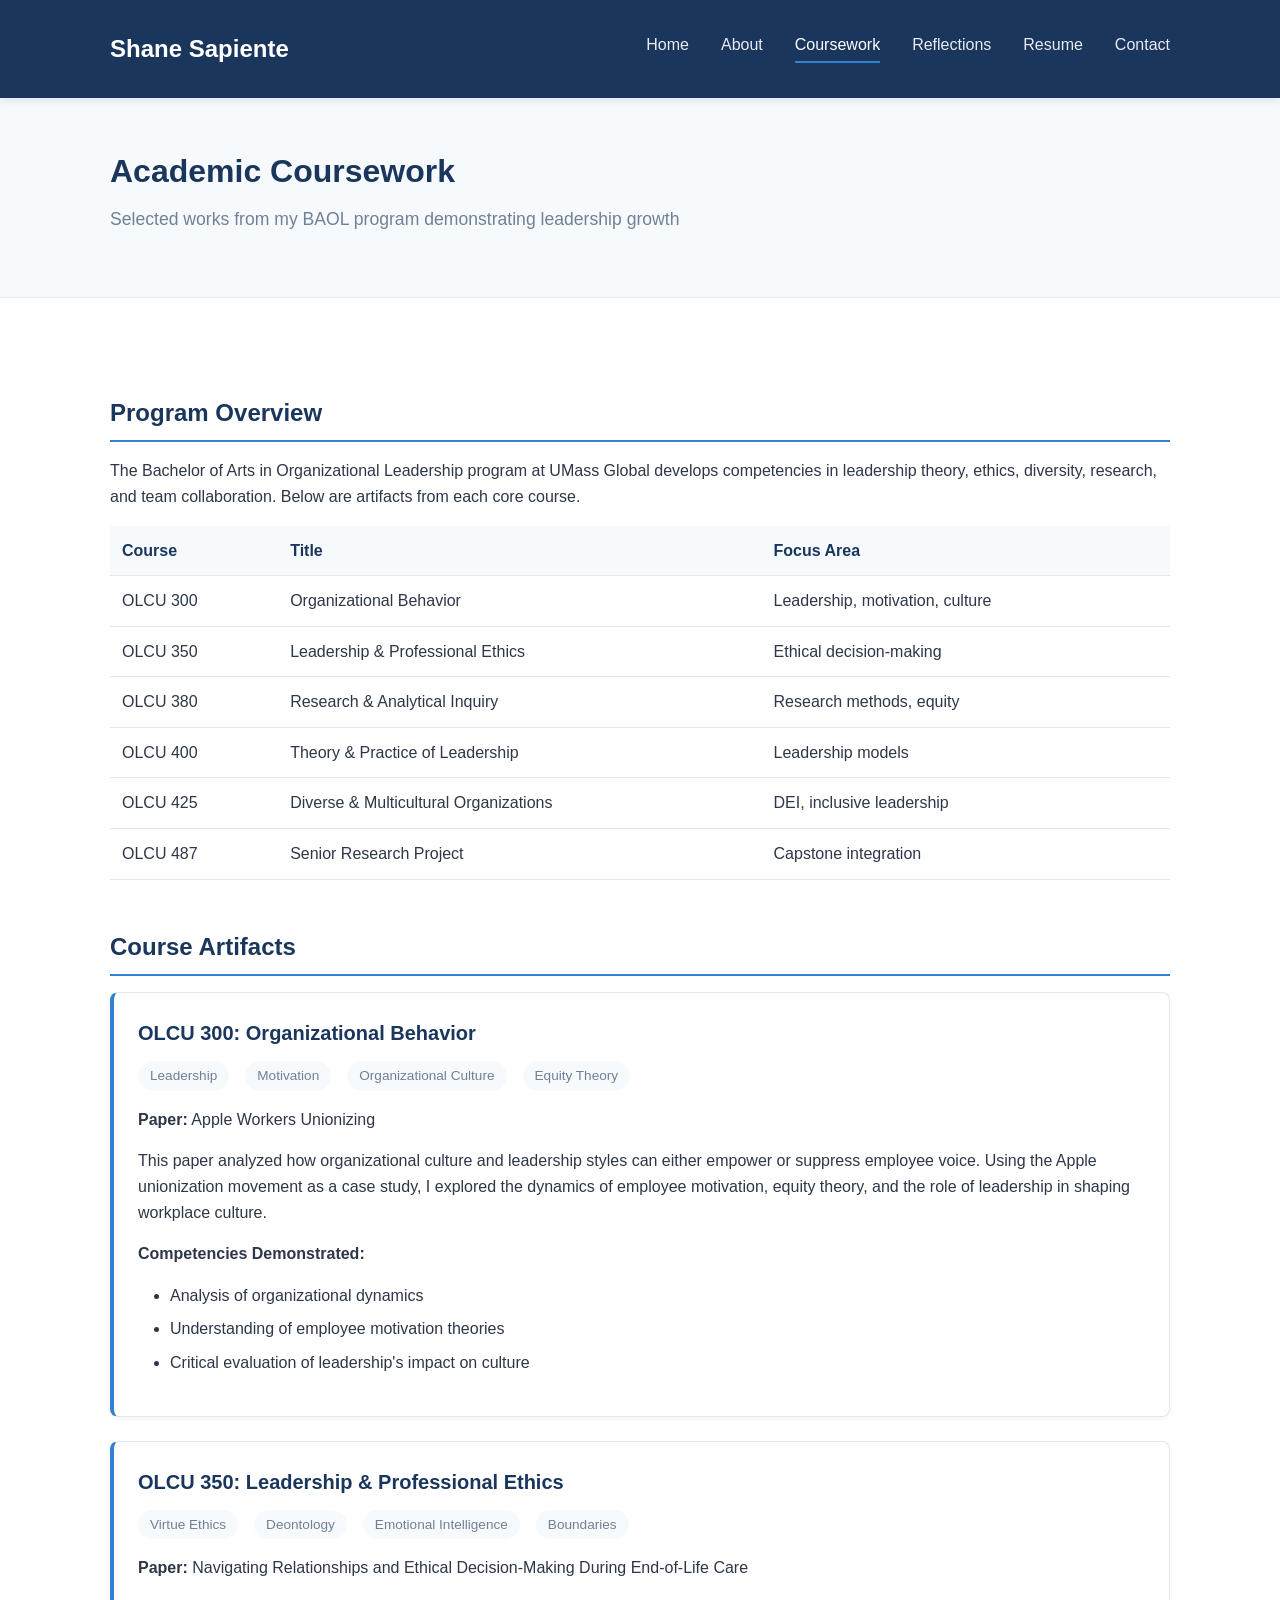
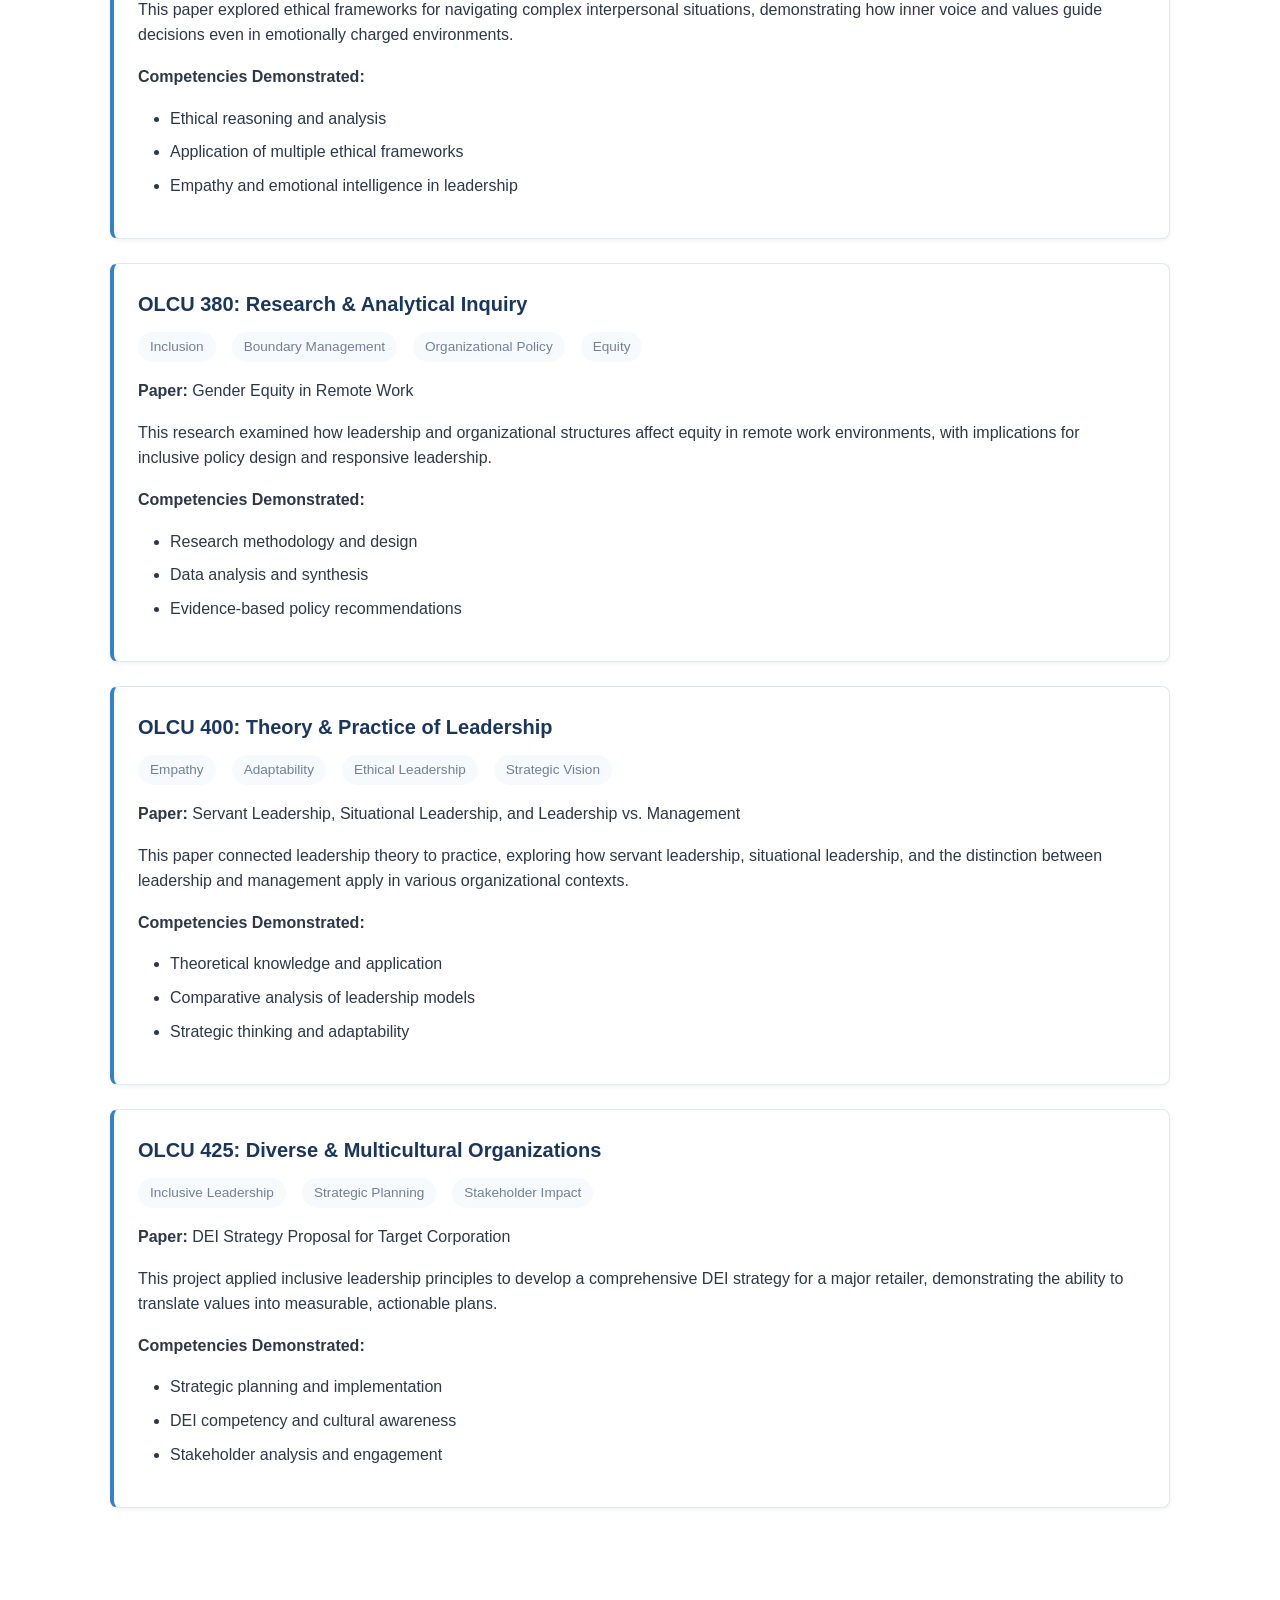
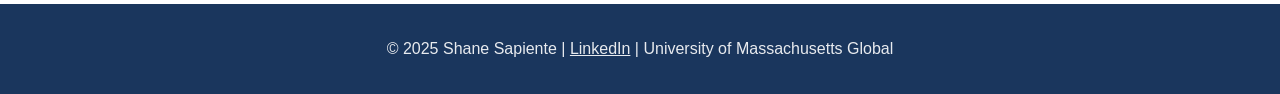
==== coursework.html @ 3aadf709 "Initial commit: Shane Sapiente e-portfolio Complete portfolio site for OLCU 487 Senior Research Proj" ====
<!DOCTYPE html>
<html lang="en">
<head>
  <meta charset="UTF-8">
  <meta name="viewport" content="width=device-width, initial-scale=1.0">
  <title>Coursework | Shane Sapiente</title>
  <link rel="stylesheet" href="css/style.css">
</head>
<body>
  <header>
    <div class="container">
      <a href="index.html" class="logo">Shane Sapiente</a>
      <button class="menu-toggle" onclick="toggleMenu()">&#9776;</button>
      <nav>
        <ul id="nav-menu">
          <li><a href="index.html">Home</a></li>
          <li><a href="about.html">About</a></li>
          <li><a href="coursework.html" class="active">Coursework</a></li>
          <li><a href="reflections.html">Reflections</a></li>
          <li><a href="resume.html">Resume</a></li>
          <li><a href="contact.html">Contact</a></li>
        </ul>
      </nav>
    </div>
  </header>

  <section class="page-header">
    <div class="container">
      <h1>Academic Coursework</h1>
      <p>Selected works from my BAOL program demonstrating leadership growth</p>
    </div>
  </section>

  <main>
    <div class="container">
      <section>
        <h2>Program Overview</h2>
        <p>The Bachelor of Arts in Organizational Leadership program at UMass Global develops competencies in leadership theory, ethics, diversity, research, and team collaboration. Below are artifacts from each core course.</p>

        <table>
          <thead>
            <tr>
              <th>Course</th>
              <th>Title</th>
              <th>Focus Area</th>
            </tr>
          </thead>
          <tbody>
            <tr>
              <td>OLCU 300</td>
              <td>Organizational Behavior</td>
              <td>Leadership, motivation, culture</td>
            </tr>
            <tr>
              <td>OLCU 350</td>
              <td>Leadership & Professional Ethics</td>
              <td>Ethical decision-making</td>
            </tr>
            <tr>
              <td>OLCU 380</td>
              <td>Research & Analytical Inquiry</td>
              <td>Research methods, equity</td>
            </tr>
            <tr>
              <td>OLCU 400</td>
              <td>Theory & Practice of Leadership</td>
              <td>Leadership models</td>
            </tr>
            <tr>
              <td>OLCU 425</td>
              <td>Diverse & Multicultural Organizations</td>
              <td>DEI, inclusive leadership</td>
            </tr>
            <tr>
              <td>OLCU 487</td>
              <td>Senior Research Project</td>
              <td>Capstone integration</td>
            </tr>
          </tbody>
        </table>
      </section>

      <section>
        <h2>Course Artifacts</h2>

        <div class="card course-card">
          <h3>OLCU 300: Organizational Behavior</h3>
          <div class="course-meta">
            <span class="tag">Leadership</span>
            <span class="tag">Motivation</span>
            <span class="tag">Organizational Culture</span>
            <span class="tag">Equity Theory</span>
          </div>
          <p><strong>Paper:</strong> Apple Workers Unionizing</p>
          <p>This paper analyzed how organizational culture and leadership styles can either empower or suppress employee voice. Using the Apple unionization movement as a case study, I explored the dynamics of employee motivation, equity theory, and the role of leadership in shaping workplace culture.</p>
          <p><strong>Competencies Demonstrated:</strong></p>
          <ul>
            <li>Analysis of organizational dynamics</li>
            <li>Understanding of employee motivation theories</li>
            <li>Critical evaluation of leadership's impact on culture</li>
          </ul>
          <!-- <a href="assets/olcu300-paper.pdf" class="btn btn-outline">Download Paper</a> -->
        </div>

        <div class="card course-card">
          <h3>OLCU 350: Leadership & Professional Ethics</h3>
          <div class="course-meta">
            <span class="tag">Virtue Ethics</span>
            <span class="tag">Deontology</span>
            <span class="tag">Emotional Intelligence</span>
            <span class="tag">Boundaries</span>
          </div>
          <p><strong>Paper:</strong> Navigating Relationships and Ethical Decision-Making During End-of-Life Care</p>
          <p>This paper explored ethical frameworks for navigating complex interpersonal situations, demonstrating how inner voice and values guide decisions even in emotionally charged environments.</p>
          <p><strong>Competencies Demonstrated:</strong></p>
          <ul>
            <li>Ethical reasoning and analysis</li>
            <li>Application of multiple ethical frameworks</li>
            <li>Empathy and emotional intelligence in leadership</li>
          </ul>
          <!-- <a href="assets/olcu350-paper.pdf" class="btn btn-outline">Download Paper</a> -->
        </div>

        <div class="card course-card">
          <h3>OLCU 380: Research & Analytical Inquiry</h3>
          <div class="course-meta">
            <span class="tag">Inclusion</span>
            <span class="tag">Boundary Management</span>
            <span class="tag">Organizational Policy</span>
            <span class="tag">Equity</span>
          </div>
          <p><strong>Paper:</strong> Gender Equity in Remote Work</p>
          <p>This research examined how leadership and organizational structures affect equity in remote work environments, with implications for inclusive policy design and responsive leadership.</p>
          <p><strong>Competencies Demonstrated:</strong></p>
          <ul>
            <li>Research methodology and design</li>
            <li>Data analysis and synthesis</li>
            <li>Evidence-based policy recommendations</li>
          </ul>
          <!-- <a href="assets/olcu380-paper.pdf" class="btn btn-outline">Download Paper</a> -->
        </div>

        <div class="card course-card">
          <h3>OLCU 400: Theory & Practice of Leadership</h3>
          <div class="course-meta">
            <span class="tag">Empathy</span>
            <span class="tag">Adaptability</span>
            <span class="tag">Ethical Leadership</span>
            <span class="tag">Strategic Vision</span>
          </div>
          <p><strong>Paper:</strong> Servant Leadership, Situational Leadership, and Leadership vs. Management</p>
          <p>This paper connected leadership theory to practice, exploring how servant leadership, situational leadership, and the distinction between leadership and management apply in various organizational contexts.</p>
          <p><strong>Competencies Demonstrated:</strong></p>
          <ul>
            <li>Theoretical knowledge and application</li>
            <li>Comparative analysis of leadership models</li>
            <li>Strategic thinking and adaptability</li>
          </ul>
          <!-- <a href="assets/olcu400-paper.pdf" class="btn btn-outline">Download Paper</a> -->
        </div>

        <div class="card course-card">
          <h3>OLCU 425: Diverse & Multicultural Organizations</h3>
          <div class="course-meta">
            <span class="tag">Inclusive Leadership</span>
            <span class="tag">Strategic Planning</span>
            <span class="tag">Stakeholder Impact</span>
          </div>
          <p><strong>Paper:</strong> DEI Strategy Proposal for Target Corporation</p>
          <p>This project applied inclusive leadership principles to develop a comprehensive DEI strategy for a major retailer, demonstrating the ability to translate values into measurable, actionable plans.</p>
          <p><strong>Competencies Demonstrated:</strong></p>
          <ul>
            <li>Strategic planning and implementation</li>
            <li>DEI competency and cultural awareness</li>
            <li>Stakeholder analysis and engagement</li>
          </ul>
          <!-- <a href="assets/olcu425-paper.pdf" class="btn btn-outline">Download Paper</a> -->
        </div>

      </section>
    </div>
  </main>

  <footer>
    <div class="container">
      <p>&copy; 2025 Shane Sapiente | <a href="https://www.linkedin.com/in/shane-sapiente/" target="_blank">LinkedIn</a> | University of Massachusetts Global</p>
    </div>
  </footer>

  <script>
    function toggleMenu() {
      document.getElementById('nav-menu').classList.toggle('active');
    }
  </script>
</body>
</html>
---- css/style.css ----
/* ===== VARIABLES ===== */
:root {
  --primary: #1a365d;
  --primary-light: #2c5282;
  --accent: #3182ce;
  --text: #2d3748;
  --text-light: #718096;
  --bg: #ffffff;
  --bg-alt: #f7fafc;
  --border: #e2e8f0;
  --success: #38a169;
}

/* ===== RESET & BASE ===== */
* {
  margin: 0;
  padding: 0;
  box-sizing: border-box;
}

html {
  scroll-behavior: smooth;
}

body {
  font-family: 'Segoe UI', Tahoma, Geneva, Verdana, sans-serif;
  line-height: 1.6;
  color: var(--text);
  background: var(--bg);
}

a {
  color: var(--accent);
  text-decoration: none;
  transition: color 0.2s;
}

a:hover {
  color: var(--primary);
}

img {
  max-width: 100%;
  height: auto;
}

/* ===== LAYOUT ===== */
.container {
  max-width: 1100px;
  margin: 0 auto;
  padding: 0 20px;
}

/* ===== HEADER & NAV ===== */
header {
  background: var(--primary);
  color: white;
  padding: 1rem 0;
  position: sticky;
  top: 0;
  z-index: 100;
  box-shadow: 0 2px 10px rgba(0,0,0,0.1);
}

header .container {
  display: flex;
  justify-content: space-between;
  align-items: center;
}

.logo {
  font-size: 1.5rem;
  font-weight: 700;
  color: white;
}

.logo:hover {
  color: white;
  opacity: 0.9;
}

nav ul {
  display: flex;
  list-style: none;
  gap: 2rem;
}

nav a {
  color: rgba(255,255,255,0.9);
  font-weight: 500;
  padding: 0.5rem 0;
  border-bottom: 2px solid transparent;
  transition: all 0.2s;
}

nav a:hover,
nav a.active {
  color: white;
  border-bottom-color: var(--accent);
}

/* Mobile menu */
.menu-toggle {
  display: none;
  background: none;
  border: none;
  color: white;
  font-size: 1.5rem;
  cursor: pointer;
}

/* ===== HERO ===== */
.hero {
  background: linear-gradient(135deg, var(--primary) 0%, var(--primary-light) 100%);
  color: white;
  padding: 4rem 0;
  text-align: center;
}

.hero h1 {
  font-size: 2.5rem;
  margin-bottom: 1rem;
}

.hero p {
  font-size: 1.25rem;
  opacity: 0.9;
  max-width: 600px;
  margin: 0 auto;
}

/* ===== PAGE HEADER ===== */
.page-header {
  background: var(--bg-alt);
  padding: 3rem 0;
  border-bottom: 1px solid var(--border);
}

.page-header h1 {
  color: var(--primary);
  font-size: 2rem;
  margin-bottom: 0.5rem;
}

.page-header p {
  color: var(--text-light);
  font-size: 1.1rem;
}

/* ===== MAIN CONTENT ===== */
main {
  padding: 3rem 0;
  min-height: 60vh;
}

section {
  margin-bottom: 3rem;
}

h2 {
  color: var(--primary);
  font-size: 1.5rem;
  margin-bottom: 1rem;
  padding-bottom: 0.5rem;
  border-bottom: 2px solid var(--accent);
}

h3 {
  color: var(--primary-light);
  font-size: 1.25rem;
  margin: 1.5rem 0 0.75rem;
}

p {
  margin-bottom: 1rem;
}

ul, ol {
  margin: 1rem 0 1rem 2rem;
}

li {
  margin-bottom: 0.5rem;
}

blockquote {
  background: var(--bg-alt);
  border-left: 4px solid var(--accent);
  padding: 1rem 1.5rem;
  margin: 1.5rem 0;
  font-style: italic;
  color: var(--text-light);
}

/* ===== CARDS ===== */
.card {
  background: var(--bg);
  border: 1px solid var(--border);
  border-radius: 8px;
  padding: 1.5rem;
  margin-bottom: 1.5rem;
  box-shadow: 0 2px 4px rgba(0,0,0,0.05);
  transition: box-shadow 0.2s;
}

.card:hover {
  box-shadow: 0 4px 12px rgba(0,0,0,0.1);
}

.card h3 {
  margin-top: 0;
  color: var(--primary);
}

.card-grid {
  display: grid;
  grid-template-columns: repeat(auto-fit, minmax(300px, 1fr));
  gap: 1.5rem;
}

/* ===== COURSE CARDS ===== */
.course-card {
  border-left: 4px solid var(--accent);
}

.course-card .course-meta {
  display: flex;
  gap: 1rem;
  margin-bottom: 1rem;
  flex-wrap: wrap;
}

.course-card .tag {
  background: var(--bg-alt);
  padding: 0.25rem 0.75rem;
  border-radius: 20px;
  font-size: 0.85rem;
  color: var(--text-light);
}

/* ===== COMPETENCIES ===== */
.competency-list {
  display: flex;
  flex-wrap: wrap;
  gap: 0.5rem;
  list-style: none;
  margin: 0;
  padding: 0;
}

.competency-list li {
  background: var(--primary);
  color: white;
  padding: 0.5rem 1rem;
  border-radius: 20px;
  font-size: 0.9rem;
}

/* ===== TIMELINE ===== */
.timeline {
  position: relative;
  padding-left: 2rem;
}

.timeline::before {
  content: '';
  position: absolute;
  left: 0;
  top: 0;
  bottom: 0;
  width: 2px;
  background: var(--border);
}

.timeline-item {
  position: relative;
  margin-bottom: 2rem;
}

.timeline-item::before {
  content: '';
  position: absolute;
  left: -2rem;
  top: 0.5rem;
  width: 12px;
  height: 12px;
  border-radius: 50%;
  background: var(--accent);
  border: 2px solid white;
}

/* ===== TABLE ===== */
table {
  width: 100%;
  border-collapse: collapse;
  margin: 1rem 0;
}

th, td {
  padding: 0.75rem;
  text-align: left;
  border-bottom: 1px solid var(--border);
}

th {
  background: var(--bg-alt);
  color: var(--primary);
  font-weight: 600;
}

tr:hover {
  background: var(--bg-alt);
}

/* ===== BUTTONS ===== */
.btn {
  display: inline-block;
  padding: 0.75rem 1.5rem;
  background: var(--accent);
  color: white;
  border-radius: 5px;
  font-weight: 500;
  transition: background 0.2s;
}

.btn:hover {
  background: var(--primary);
  color: white;
}

.btn-outline {
  background: transparent;
  border: 2px solid var(--accent);
  color: var(--accent);
}

.btn-outline:hover {
  background: var(--accent);
  color: white;
}

/* ===== FOOTER ===== */
footer {
  background: var(--primary);
  color: white;
  padding: 2rem 0;
  text-align: center;
}

footer p {
  margin: 0;
  opacity: 0.9;
}

footer a {
  color: white;
  text-decoration: underline;
}

/* ===== RESPONSIVE ===== */
@media (max-width: 768px) {
  .menu-toggle {
    display: block;
  }

  nav ul {
    display: none;
    position: absolute;
    top: 100%;
    left: 0;
    right: 0;
    background: var(--primary);
    flex-direction: column;
    padding: 1rem;
    gap: 0;
  }

  nav ul.active {
    display: flex;
  }

  nav li {
    border-bottom: 1px solid rgba(255,255,255,0.1);
  }

  nav a {
    display: block;
    padding: 1rem;
  }

  .hero h1 {
    font-size: 2rem;
  }

  .hero p {
    font-size: 1rem;
  }

  .card-grid {
    grid-template-columns: 1fr;
  }
}
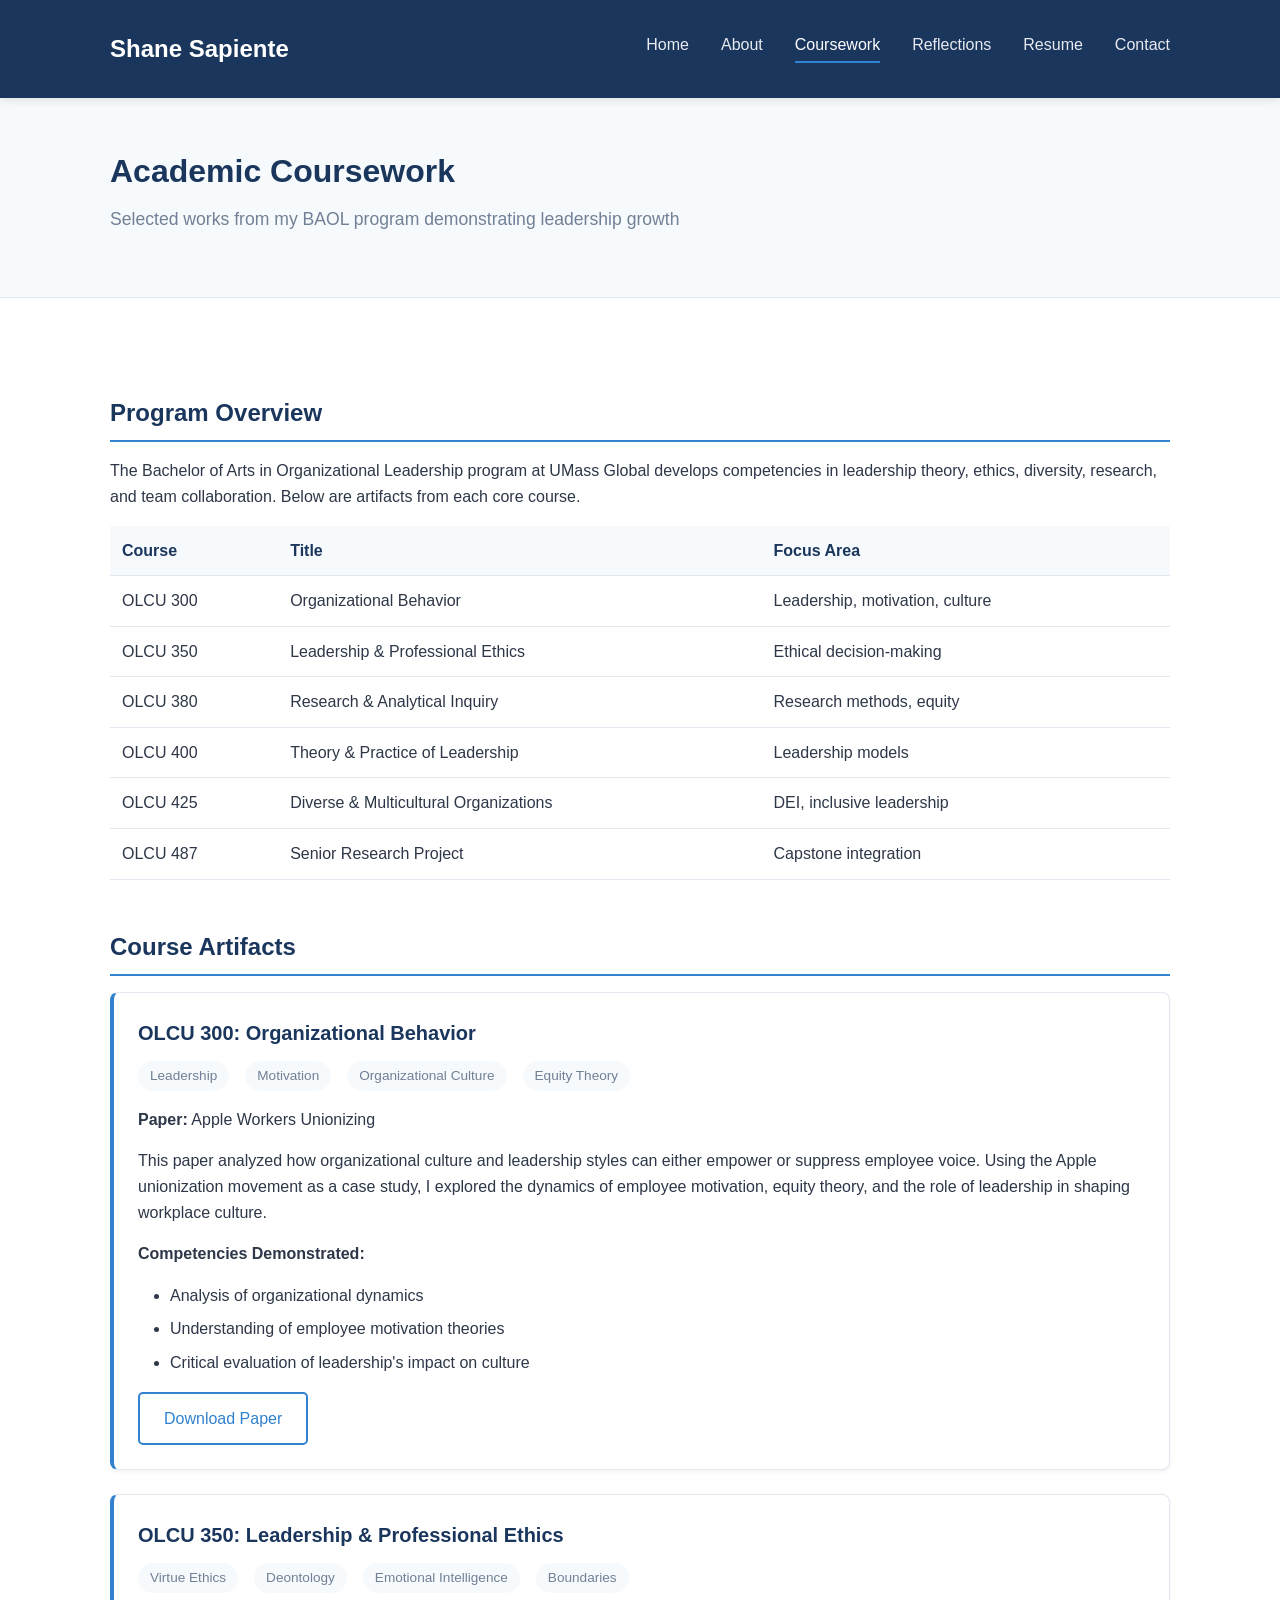
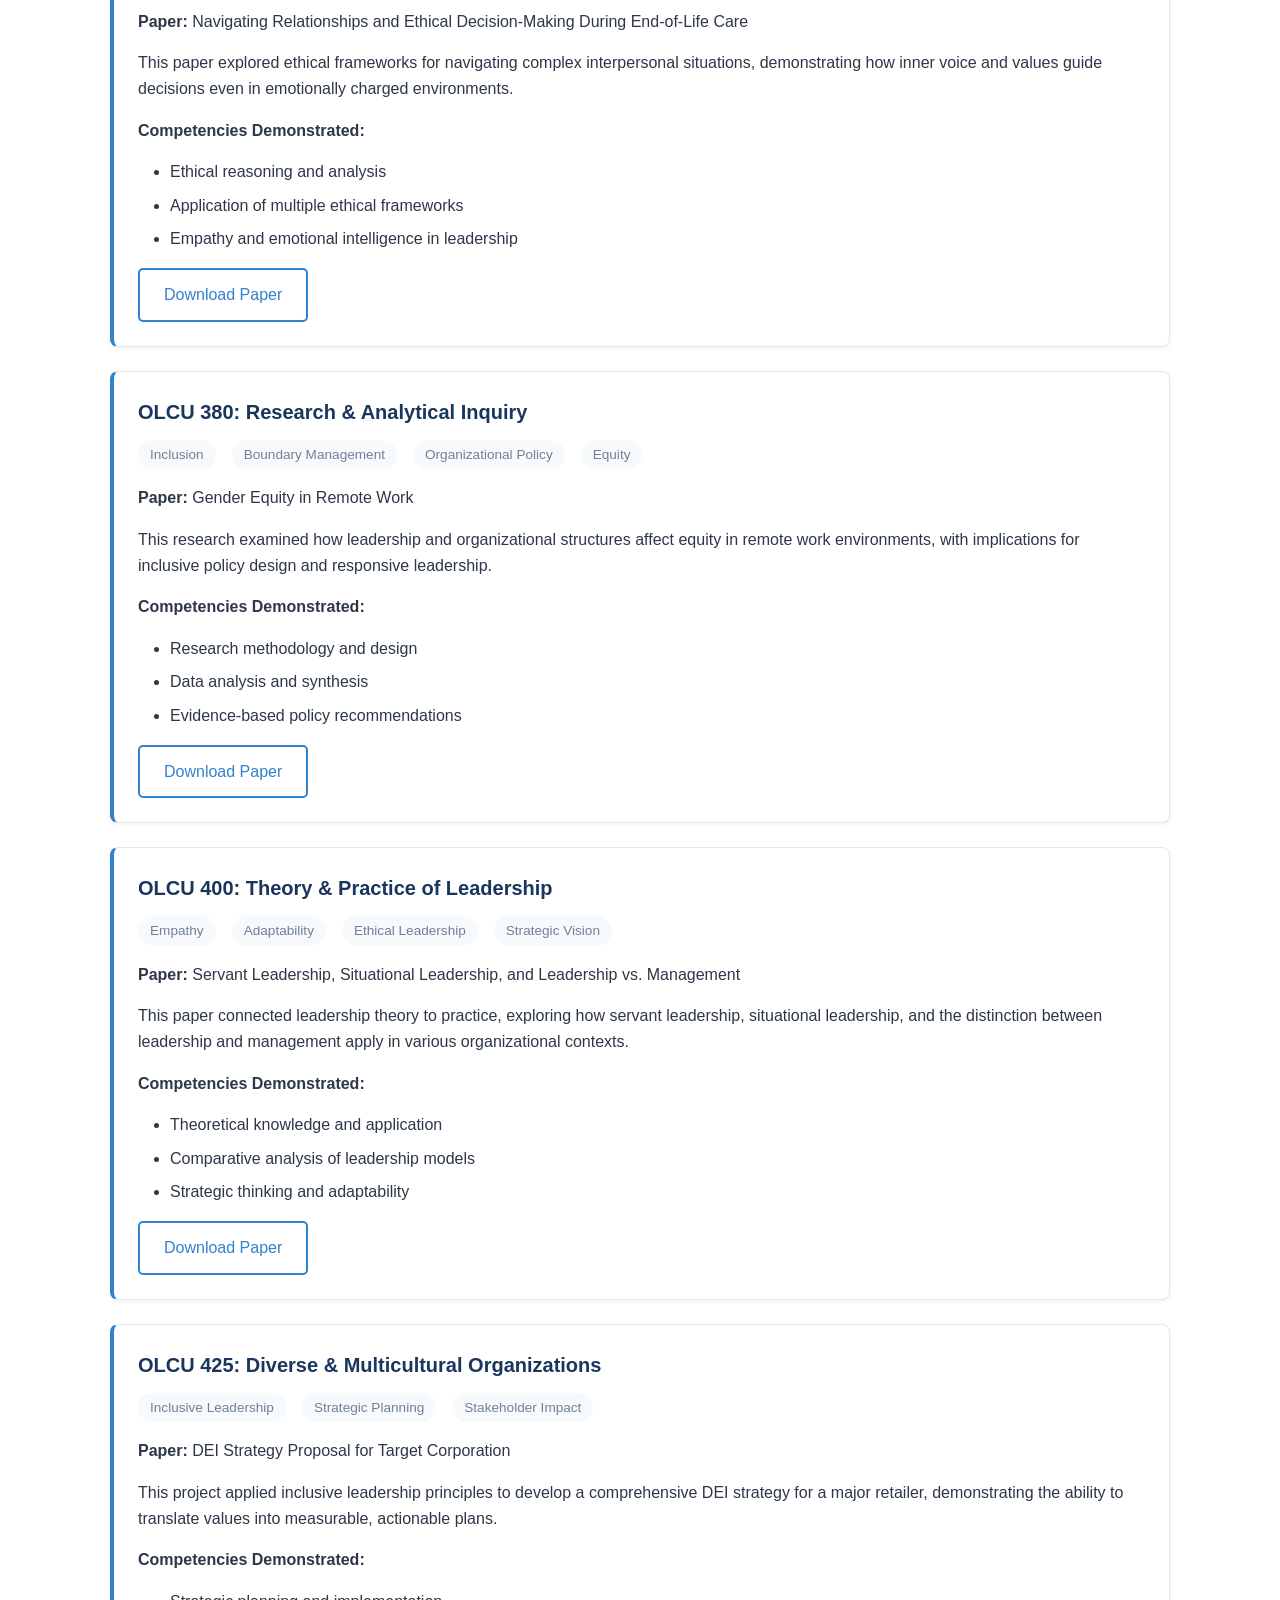
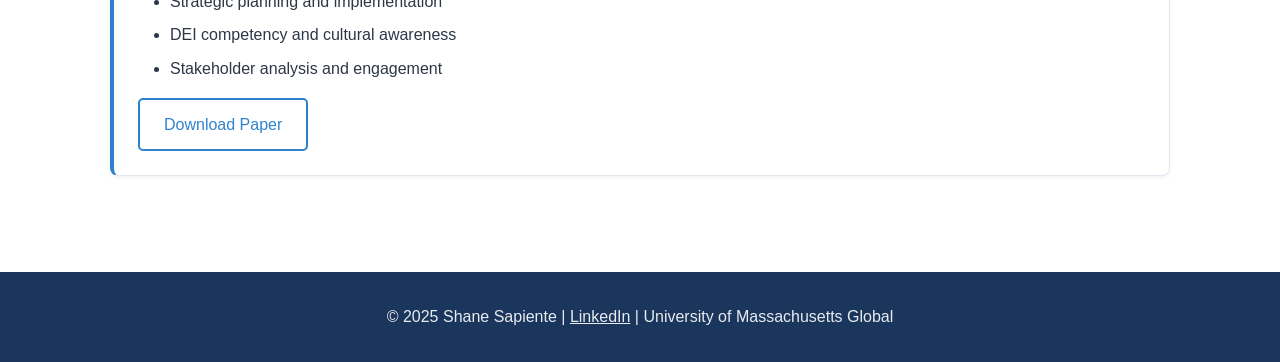
==== commit d615c822: "Add course paper PDFs with download links - Added OLCU 300, 350, 380, 400, 425 papers as downloadabl" ====
--- a/coursework.html
+++ b/coursework.html
@@ -99,7 +99,7 @@
             <li>Understanding of employee motivation theories</li>
             <li>Critical evaluation of leadership's impact on culture</li>
           </ul>
-          <!-- <a href="assets/olcu300-paper.pdf" class="btn btn-outline">Download Paper</a> -->
+          <a href="assets/OLCU-300-Paper.pdf" class="btn btn-outline">Download Paper</a>
         </div>
 
         <div class="card course-card">
@@ -118,7 +118,7 @@
             <li>Application of multiple ethical frameworks</li>
             <li>Empathy and emotional intelligence in leadership</li>
           </ul>
-          <!-- <a href="assets/olcu350-paper.pdf" class="btn btn-outline">Download Paper</a> -->
+          <a href="assets/OLCU-350-Paper.pdf" class="btn btn-outline">Download Paper</a>
         </div>
 
         <div class="card course-card">
@@ -137,7 +137,7 @@
             <li>Data analysis and synthesis</li>
             <li>Evidence-based policy recommendations</li>
           </ul>
-          <!-- <a href="assets/olcu380-paper.pdf" class="btn btn-outline">Download Paper</a> -->
+          <a href="assets/OLCU-380-Paper.pdf" class="btn btn-outline">Download Paper</a>
         </div>
 
         <div class="card course-card">
@@ -156,7 +156,7 @@
             <li>Comparative analysis of leadership models</li>
             <li>Strategic thinking and adaptability</li>
           </ul>
-          <!-- <a href="assets/olcu400-paper.pdf" class="btn btn-outline">Download Paper</a> -->
+          <a href="assets/OLCU-400-Paper.pdf" class="btn btn-outline">Download Paper</a>
         </div>
 
         <div class="card course-card">
@@ -174,7 +174,7 @@
             <li>DEI competency and cultural awareness</li>
             <li>Stakeholder analysis and engagement</li>
           </ul>
-          <!-- <a href="assets/olcu425-paper.pdf" class="btn btn-outline">Download Paper</a> -->
+          <a href="assets/OLCU-425-Paper.pdf" class="btn btn-outline">Download Paper</a>
         </div>
 
       </section>
